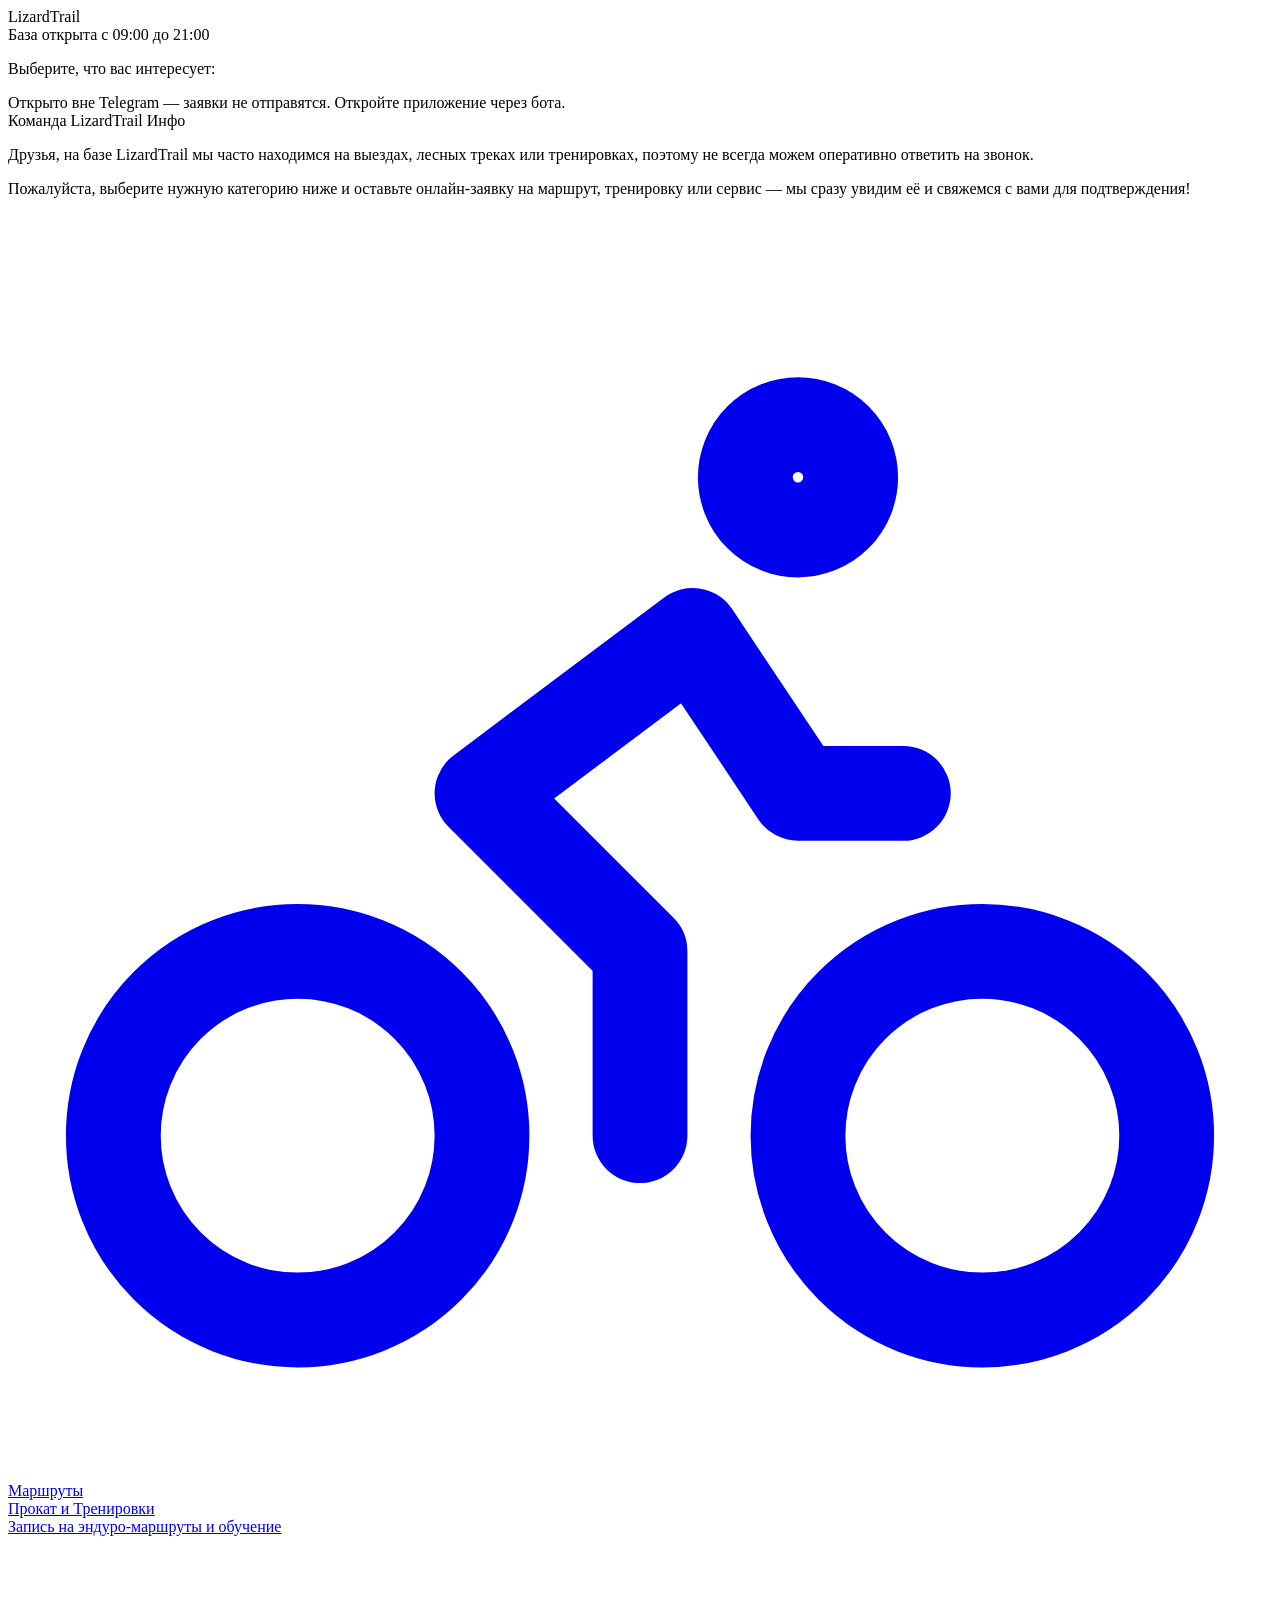
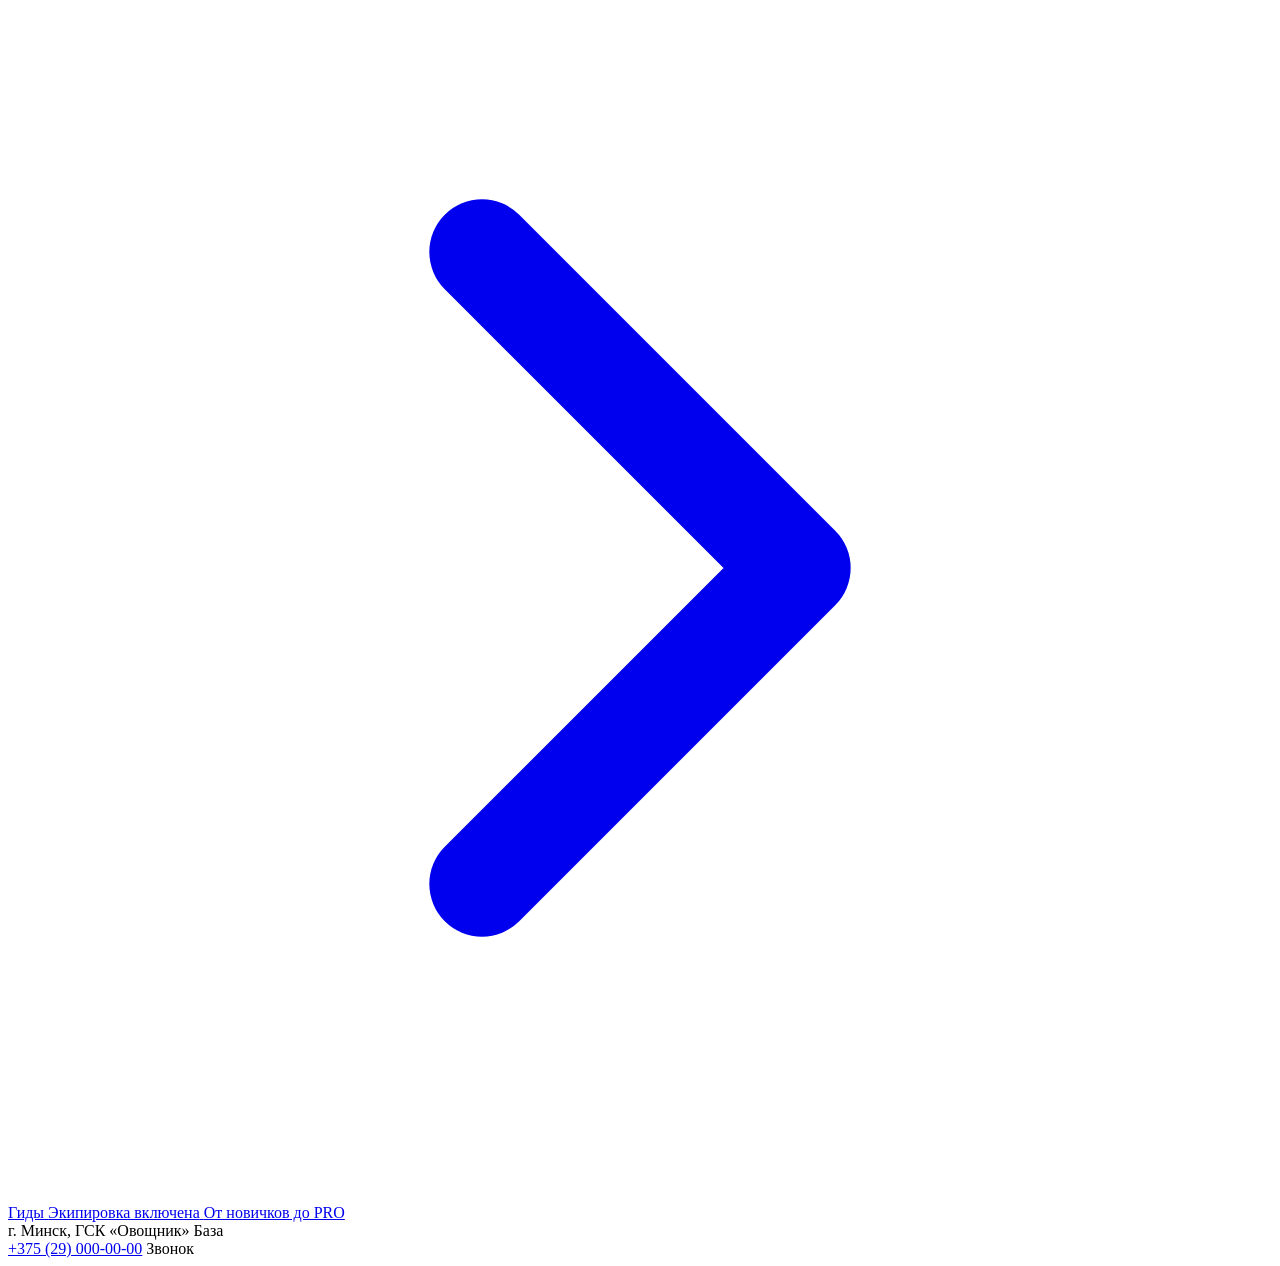
==== webapp/index.html @ f64af6e5 "Initial commit: LizardTrail frontend (GitHub Pages)" ====
<!DOCTYPE html>
<html lang="ru">
<head>
  <meta charset="UTF-8" />
  <meta name="viewport" content="width=device-width, initial-scale=1.0, maximum-scale=1.0, user-scalable=no, viewport-fit=cover" />
  <title>LizardTrail — Выбор услуги</title>

  <link rel="preconnect" href="https://fonts.googleapis.com" />
  <link rel="preconnect" href="https://fonts.gstatic.com" crossorigin />
  <link href="https://fonts.googleapis.com/css2?family=Barlow+Condensed:wght@600;700;800&family=Inter:wght@400;500;600;700&display=swap" rel="stylesheet" />
  <link rel="stylesheet" href="static/css/style.css" />
</head>
<body>
  <div class="screen">

    <!-- Header -->
    <header class="header">
      <div class="logo">LizardTrail</div>
      <div class="badge"><span class="dot"></span> База открыта с 09:00 до 21:00</div>
      <p class="subtitle">Выберите, что вас интересует:</p>
    </header>

    <!-- Баннер, если открыто вне Telegram -->
    <div class="notice" id="notice">
      Открыто вне Telegram — заявки не отправятся. Откройте приложение через бота.
    </div>

    <!-- Инфо от команды -->
    <section class="team-info">
      <div class="team-info__head">
        <span class="title">Команда LizardTrail</span>
        <span class="info-tag">Инфо</span>
      </div>
      <p>
        Друзья, на базе LizardTrail мы часто находимся на выездах, лесных треках или
        тренировках, поэтому не всегда можем оперативно ответить на звонок.
      </p>
      <p>
        Пожалуйста, выберите нужную категорию ниже и оставьте онлайн-заявку на маршрут,
        тренировку или сервис — мы сразу увидим её и свяжемся с вами для подтверждения!
      </p>
    </section>

    <!-- Карточки выбора -->
    <main class="cards">
      <a class="card" href="booking/training.html" id="card-training">
        <div class="card__top">
          <div class="card__body">
            <span class="card__icon" aria-hidden="true">
              <svg viewBox="0 0 24 24" fill="none" stroke="currentColor" stroke-width="1.8" stroke-linecap="round" stroke-linejoin="round">
                <circle cx="5.5" cy="17.5" r="3.5" />
                <circle cx="18.5" cy="17.5" r="3.5" />
                <path d="M15 6a1 1 0 1 0 0-2 1 1 0 0 0 0 2z" />
                <path d="M12 17.5V14l-3-3 4-3 2 3h2" />
              </svg>
            </span>
            <div>
              <div class="card__eyebrow">Маршруты</div>
              <div class="card__title">Прокат и Тренировки</div>
              <div class="card__text">Запись на эндуро-маршруты и обучение</div>
            </div>
          </div>
          <span class="card__arrow" aria-hidden="true">
            <svg viewBox="0 0 24 24" fill="none" stroke="currentColor" stroke-width="2" stroke-linecap="round" stroke-linejoin="round"><path d="M9 6l6 6-6 6" /></svg>
          </span>
        </div>
        <div class="card__tags">
          <span class="chip">Гиды</span>
          <span class="chip">Экипировка включена</span>
          <span class="chip">От новичков до PRO</span>
        </div>
      </a>
    </main>

    <!-- Footer -->
    <footer class="footer">
      <div class="contact-box">
        <div class="contact-row">
          <span class="value">г. Минск, ГСК «Овощник»</span>
          <span class="label">База</span>
        </div>
        <div class="contact-row">
          <a class="value" href="tel:+3752900000000">+375 (29) 000-00-00</a>
          <span class="label">Звонок</span>
        </div>
      </div>
    </footer>

  </div>

  <script src="https://telegram.org/js/telegram-web-app.js"></script>
  <script src="static/js/config.js"></script>
  <script src="static/js/telegram.js"></script>
  <script>
    LT.init();

    // Gateway: если менеджер — сразу в админку.
    if (LT.isInTelegram() && LT.initData()) {
      LT.checkRole().then((me) => {
        if (me && me.is_manager) location.replace('admin.html');
      });
    } else if (!LT.isInTelegram()) {
      document.getElementById('notice').classList.add('is-visible');
    }
  </script>
</body>
</html>
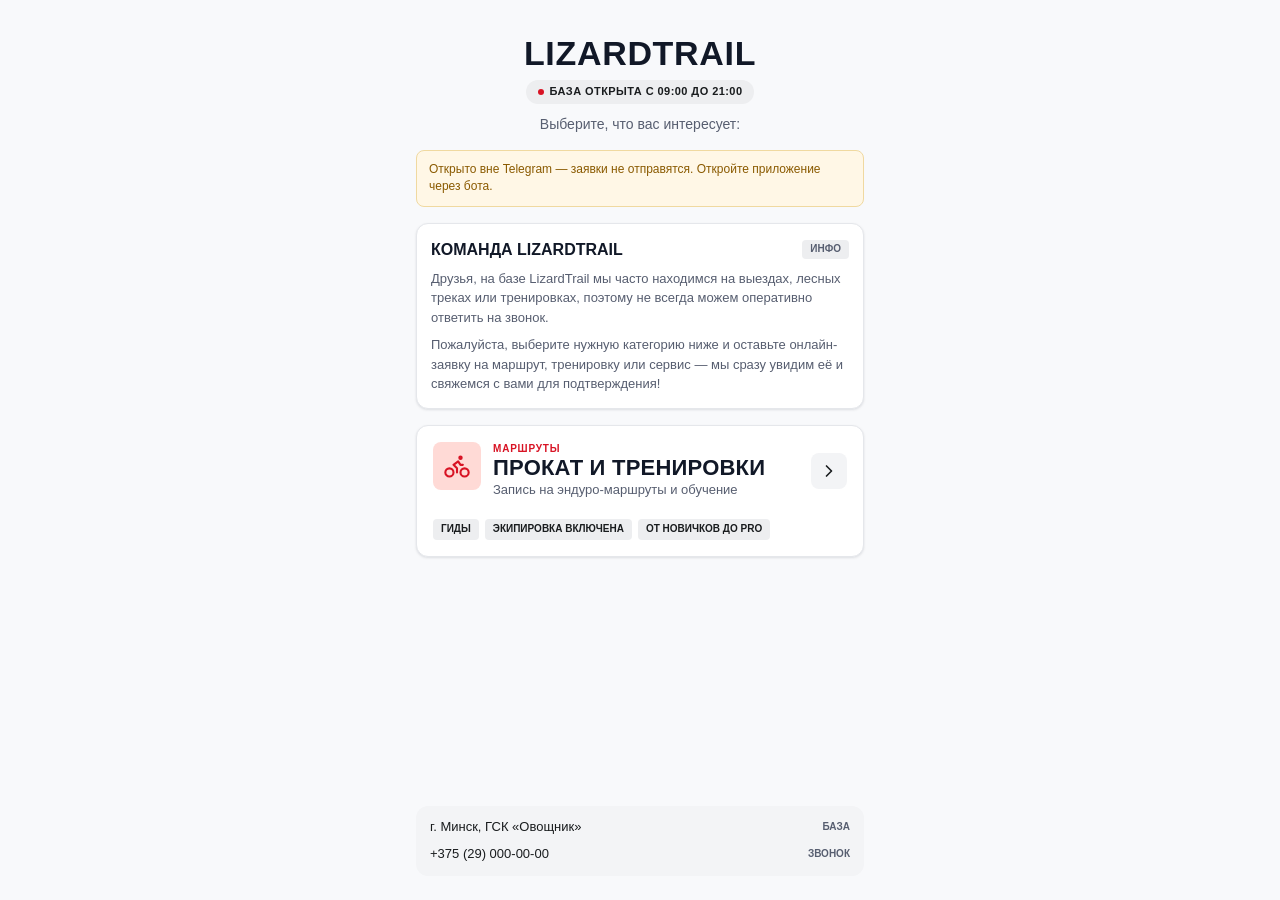
==== commit 1408156b: "Fix asset paths for GitHub Pages (css/js, not /static)" ====
--- a/webapp/index.html
+++ b/webapp/index.html
@@ -8,7 +8,7 @@
   <link rel="preconnect" href="https://fonts.googleapis.com" />
   <link rel="preconnect" href="https://fonts.gstatic.com" crossorigin />
   <link href="https://fonts.googleapis.com/css2?family=Barlow+Condensed:wght@600;700;800&family=Inter:wght@400;500;600;700&display=swap" rel="stylesheet" />
-  <link rel="stylesheet" href="static/css/style.css" />
+  <link rel="stylesheet" href="css/style.css" />
 </head>
 <body>
   <div class="screen">
@@ -89,8 +89,8 @@
   </div>
 
   <script src="https://telegram.org/js/telegram-web-app.js"></script>
-  <script src="static/js/config.js"></script>
-  <script src="static/js/telegram.js"></script>
+  <script src="js/config.js"></script>
+  <script src="js/telegram.js"></script>
   <script>
     LT.init();
 
--- a/webapp/css/style.css
+++ b/webapp/css/style.css
@@ -0,0 +1,434 @@
+/* ============================================================
+   LizardTrail — дизайн-система (токены из Stitch DESIGN.md)
+   ============================================================ */
+
+:root {
+  /* Цвета */
+  --red: #D81324;              /* primary-container / CTA */
+  --red-dark: #B90E1D;         /* hover/active */
+  --ink: #111827;              /* заголовки, иконки */
+  --on-surface: #191c1e;       /* основной текст */
+  --surface: #F8F9FB;          /* фон страницы */
+  --surface-low: #F3F4F6;      /* фон блоков/инпутов */
+  --white: #FFFFFF;            /* карточки */
+  --border: #E5E7EB;           /* hairline-границы */
+  --secondary: #575E70;        /* серый текст */
+
+  /* Типографика */
+  --font-head: 'Barlow Condensed', sans-serif;
+  --font-body: 'Inter', sans-serif;
+
+  /* Тени */
+  --shadow: 0 1px 3px rgba(17, 24, 39, 0.08), 0 1px 2px rgba(17, 24, 39, 0.04);
+}
+
+* { box-sizing: border-box; margin: 0; padding: 0; -webkit-tap-highlight-color: transparent; }
+
+html, body {
+  min-height: 100%;
+  background: var(--surface);
+  color: var(--on-surface);
+  font-family: var(--font-body);
+  font-size: 14px;
+  line-height: 1.45;
+}
+
+body { display: flex; justify-content: center; align-items: flex-start; }
+
+.screen {
+  width: 100%;
+  max-width: 480px;
+  min-height: 100vh;
+  min-height: 100dvh;
+  display: flex;
+  flex-direction: column;
+  gap: 16px;
+  padding: 16px;
+}
+
+a { color: inherit; text-decoration: none; }
+button { font-family: inherit; cursor: pointer; }
+
+/* ---------- Header (Экран 0) ---------- */
+.header { text-align: center; padding-top: 20px; }
+
+.logo {
+  font-family: var(--font-head);
+  font-size: 34px;
+  font-weight: 800;
+  letter-spacing: 0.02em;
+  text-transform: uppercase;
+  line-height: 1.05;
+  color: var(--ink);
+}
+
+.badge {
+  display: inline-flex;
+  align-items: center;
+  gap: 6px;
+  margin-top: 8px;
+  padding: 4px 12px;
+  background: #edeef0;
+  border-radius: 999px;
+  font-size: 11px;
+  font-weight: 700;
+  letter-spacing: 0.04em;
+  text-transform: uppercase;
+  color: var(--on-surface);
+}
+
+.badge .dot {
+  width: 6px; height: 6px;
+  border-radius: 50%;
+  background: var(--red);
+  animation: pulse 1.6s infinite;
+}
+
+@keyframes pulse { 50% { opacity: 0.35; } }
+
+.subtitle { margin-top: 10px; color: var(--secondary); font-size: 14px; }
+
+/* ---------- Status banner ---------- */
+.status-banner {
+  display: flex;
+  align-items: center;
+  justify-content: space-between;
+  gap: 8px;
+  background: var(--surface-low);
+  border-radius: 12px;
+  padding: 10px 14px;
+  box-shadow: var(--shadow);
+}
+
+.status-banner .left { display: flex; align-items: center; gap: 8px; min-width: 0; }
+.status-banner .live { display: flex; align-items: center; gap: 8px; }
+.status-banner .live-dot {
+  width: 8px; height: 8px; border-radius: 50%;
+  background: #16a34a;
+  box-shadow: 0 0 0 3px rgba(22, 163, 74, 0.2);
+}
+.status-banner .text { font-size: 13px; font-weight: 600; color: var(--on-surface); }
+.status-banner .tag {
+  font-size: 10px; font-weight: 700; text-transform: uppercase;
+  color: var(--secondary); background: #e1e2e4;
+  padding: 3px 8px; border-radius: 4px; white-space: nowrap;
+}
+
+/* ---------- Cards (Экран 0) ---------- */
+.cards { flex: 1; display: flex; flex-direction: column; gap: 14px; }
+
+.card {
+  display: flex;
+  flex-direction: column;
+  gap: 12px;
+  background: var(--white);
+  border: 1px solid var(--border);
+  border-radius: 12px;
+  padding: 16px;
+  box-shadow: var(--shadow);
+  transition: transform 0.08s ease, border-color 0.08s ease;
+}
+.card:active { transform: scale(0.98); border-color: var(--red); }
+
+.card__top { display: flex; align-items: flex-start; justify-content: space-between; gap: 12px; }
+.card__body { display: flex; align-items: flex-start; gap: 12px; min-width: 0; flex: 1; }
+
+.card__icon {
+  width: 48px; height: 48px;
+  flex-shrink: 0;
+  border-radius: 8px;
+  display: flex; align-items: center; justify-content: center;
+  color: var(--red);
+  background: #ffdad6;
+}
+.card__icon svg { width: 28px; height: 28px; }
+
+.card__eyebrow { font-size: 10px; font-weight: 900; text-transform: uppercase; letter-spacing: 0.08em; color: var(--red); }
+
+.card__title {
+  font-family: var(--font-head);
+  font-size: 22px;
+  font-weight: 700;
+  text-transform: uppercase;
+  letter-spacing: 0.01em;
+  color: var(--ink);
+  line-height: 1.1;
+}
+
+.card__text { font-size: 13px; color: var(--secondary); }
+
+.card__arrow {
+  width: 36px; height: 36px;
+  flex-shrink: 0;
+  align-self: center;
+  border-radius: 8px;
+  background: var(--surface-low);
+  display: flex; align-items: center; justify-content: center;
+  color: var(--on-surface);
+}
+.card__arrow svg { width: 20px; height: 20px; }
+
+.card__tags { display: flex; flex-wrap: wrap; gap: 6px; padding-top: 8px; }
+.chip {
+  font-size: 10px; font-weight: 700; text-transform: uppercase;
+  padding: 3px 8px; border-radius: 4px;
+  background: #edeef0; color: var(--on-surface);
+}
+
+/* ---------- Footer ---------- */
+.footer { display: flex; flex-direction: column; gap: 12px; padding-bottom: 8px; }
+
+.chat-btn {
+  width: 100%; height: 48px;
+  background: var(--red); color: #fff;
+  border: none; border-radius: 8px;
+  font-family: var(--font-head); font-size: 15px; font-weight: 700;
+  text-transform: uppercase; letter-spacing: 0.05em;
+  display: flex; align-items: center; justify-content: center; gap: 8px;
+  box-shadow: var(--shadow);
+}
+.chat-btn:active { background: var(--red-dark); }
+
+.contact-box {
+  background: var(--surface-low);
+  border-radius: 12px;
+  padding: 12px 14px;
+  display: flex; flex-direction: column; gap: 8px;
+  font-size: 13px;
+}
+.contact-row { display: flex; align-items: center; justify-content: space-between; gap: 8px; }
+.contact-row .label { font-size: 10px; font-weight: 700; text-transform: uppercase; color: var(--secondary); }
+.contact-row .value { font-weight: 500; color: var(--on-surface); }
+
+/* ---------- App bar (формы) ---------- */
+.appbar {
+  position: sticky; top: 0; z-index: 10;
+  background: rgba(248, 249, 251, 0.9);
+  backdrop-filter: blur(10px);
+  border-bottom: 1px solid var(--border);
+  display: flex; align-items: center; gap: 10px;
+  height: 56px;
+  padding: 0 12px;
+  margin: -16px -16px 0;
+}
+.appbar .icon-btn {
+  width: 40px; height: 40px;
+  border: none; background: transparent;
+  display: flex; align-items: center; justify-content: center;
+  color: var(--on-surface);
+  border-radius: 8px;
+  font-size: 22px;
+}
+.appbar .icon-btn:active { color: var(--red); }
+.appbar__title {
+  font-family: var(--font-head); font-size: 18px; font-weight: 700;
+  text-transform: uppercase; letter-spacing: 0.02em;
+}
+
+/* ---------- Intro (формы) ---------- */
+.intro {
+  display: flex; align-items: center; justify-content: space-between; gap: 10px;
+}
+.intro__title { display: flex; align-items: center; gap: 8px; }
+.intro__title .step {
+  font-size: 10px; font-weight: 700; text-transform: uppercase;
+  background: #edeef0; color: var(--secondary); padding: 2px 6px; border-radius: 4px;
+}
+.intro h1 {
+  font-family: var(--font-head); font-size: 22px; font-weight: 700;
+  text-transform: uppercase; letter-spacing: 0.01em; color: var(--ink);
+}
+.intro p { font-size: 12px; color: var(--secondary); }
+
+/* ---------- Формы ---------- */
+.form { display: flex; flex-direction: column; gap: 14px; padding-bottom: 24px; }
+
+.block { display: flex; flex-direction: column; gap: 12px; }
+
+.block__label {
+  display: flex; align-items: center; justify-content: space-between;
+  font-family: var(--font-head); font-size: 18px; font-weight: 600;
+  text-transform: uppercase; letter-spacing: 0.02em; color: var(--ink);
+}
+.block__label .hint { font-size: 10px; font-weight: 700; text-transform: uppercase; color: var(--secondary); }
+
+/* Counter */
+.counter {
+  display: flex; align-items: center; justify-content: space-between;
+  background: var(--surface-low); border-radius: 8px; padding: 8px;
+}
+.counter__btn {
+  width: 44px; height: 44px;
+  border: none; border-radius: 6px;
+  background: var(--white); color: var(--on-surface);
+  font-size: 24px; line-height: 1;
+  display: flex; align-items: center; justify-content: center;
+  box-shadow: var(--shadow);
+}
+.counter__btn:active { color: var(--red); transform: scale(0.95); }
+.counter__value { display: flex; flex-direction: column; align-items: center; }
+.counter__num { font-family: var(--font-head); font-size: 28px; font-weight: 700; line-height: 1; }
+.counter__label { font-size: 10px; font-weight: 700; text-transform: uppercase; color: var(--secondary); }
+
+/* Radio cards (уровень) */
+.radio-card {
+  display: flex; align-items: flex-start; gap: 12px;
+  padding: 12px;
+  border-radius: 12px;
+  background: var(--surface-low);
+  cursor: pointer;
+  transition: background 0.1s ease, box-shadow 0.1s ease;
+}
+.radio-card input { display: none; }
+.radio-card__indicator {
+  width: 20px; height: 20px; flex-shrink: 0;
+  margin-top: 1px;
+  border-radius: 50%;
+  background: #e1e2e4;
+  display: flex; align-items: center; justify-content: center;
+  color: #fff;
+}
+.radio-card__indicator svg { width: 14px; height: 14px; opacity: 0; }
+.radio-card__title { font-family: var(--font-head); font-size: 17px; font-weight: 600; text-transform: uppercase; }
+.radio-card__desc { font-size: 12px; color: var(--secondary); margin-top: 2px; }
+.radio-card.is-active {
+  background: rgba(216, 19, 36, 0.06);
+  box-shadow: var(--shadow);
+}
+.radio-card.is-active .radio-card__title { color: var(--red); }
+.radio-card.is-active .radio-card__indicator { background: var(--red); }
+.radio-card.is-active .radio-card__indicator svg { opacity: 1; }
+
+/* Segmented (аренда) */
+.segmented {
+  display: grid; grid-template-columns: 1fr 1fr; gap: 8px;
+  background: var(--surface-low); padding: 4px; border-radius: 8px;
+}
+.seg {
+  border: none; border-radius: 6px;
+  padding: 10px;
+  background: transparent; color: var(--secondary);
+  font-family: var(--font-head); font-size: 14px; font-weight: 700;
+  text-transform: uppercase; letter-spacing: 0.04em;
+  display: flex; align-items: center; justify-content: center; gap: 6px;
+}
+.seg.is-active { background: var(--red); color: #fff; box-shadow: var(--shadow); }
+
+/* Inputs */
+.field { display: flex; flex-direction: column; gap: 6px; }
+.field__label { font-size: 12px; font-weight: 600; color: var(--secondary); }
+.field input, .field textarea {
+  width: 100%;
+  background: var(--surface-low);
+  border: 1.5px solid transparent;
+  border-radius: 8px;
+  padding: 12px 14px;
+  font-family: var(--font-body); font-size: 15px;
+  color: var(--on-surface);
+  outline: none;
+  transition: border-color 0.1s ease, background 0.1s ease;
+}
+.field input { height: 46px; }
+.field input:focus, .field textarea:focus {
+  border-color: var(--red);
+  background: var(--white);
+}
+.field input::placeholder, .field textarea::placeholder { color: #9ca3af; }
+.field textarea { resize: none; min-height: 84px; }
+
+/* Quick chips (теги) */
+.quick { display: flex; flex-wrap: wrap; gap: 6px; }
+.quick .chip { cursor: pointer; border: none; }
+.quick .chip:active { background: var(--red); color: #fff; }
+
+/* Primary CTA */
+.primary-btn {
+  width: 100%; height: 52px;
+  border: none; border-radius: 8px;
+  background: var(--red); color: #fff;
+  font-family: var(--font-head); font-size: 17px; font-weight: 700;
+  text-transform: uppercase; letter-spacing: 0.05em;
+  display: flex; align-items: center; justify-content: center; gap: 8px;
+  box-shadow: var(--shadow);
+  transition: background 0.1s ease, transform 0.08s ease;
+}
+.primary-btn:active { background: var(--red-dark); transform: scale(0.98); }
+.primary-btn:disabled { opacity: 0.6; cursor: default; }
+
+.note { font-size: 12px; color: var(--secondary); text-align: center; padding: 0 8px; }
+
+/* Toast / ошибка */
+.toast {
+  display: none;
+  border-radius: 8px;
+  padding: 12px 14px;
+  font-size: 13px;
+  background: #ffdad6; color: #93000a;
+}
+.toast.is-visible { display: block; }
+
+/* Success overlay */
+.overlay {
+  position: fixed; inset: 0; z-index: 50;
+  background: rgba(46, 49, 50, 0.6);
+  backdrop-filter: blur(3px);
+  display: none; align-items: center; justify-content: center;
+  padding: 16px;
+}
+.overlay.is-visible { display: flex; }
+.modal {
+  width: 100%; max-width: 360px;
+  background: var(--white);
+  border-radius: 12px;
+  padding: 20px;
+  display: flex; flex-direction: column; align-items: center; text-align: center; gap: 12px;
+  box-shadow: 0 8px 30px rgba(0,0,0,0.2);
+}
+.modal__icon {
+  width: 56px; height: 56px; border-radius: 50%;
+  background: var(--red); color: #fff;
+  display: flex; align-items: center; justify-content: center;
+}
+.modal__icon svg { width: 30px; height: 30px; }
+.modal__title { font-family: var(--font-head); font-size: 22px; font-weight: 700; text-transform: uppercase; }
+.modal__text { font-size: 14px; color: var(--secondary); }
+
+/* Баннер "вне Telegram" */
+.notice {
+  display: none;
+  background: #fff7e6; color: #8a5a00;
+  border: 1px solid #f0d9a0;
+  border-radius: 8px; padding: 10px 12px; font-size: 12px;
+}
+.notice.is-visible { display: block; }
+
+/* Команда LizardTrail (инфо-блок на Экран 0) */
+.team-info {
+  background: var(--white); border: 1px solid var(--border); border-radius: 12px;
+  padding: 14px; box-shadow: var(--shadow);
+  display: flex; flex-direction: column; gap: 8px;
+}
+.team-info__head { display: flex; align-items: center; gap: 8px; }
+.team-info__head .title { font-family: var(--font-head); font-size: 16px; font-weight: 700; text-transform: uppercase; color: var(--ink); flex: 1; }
+.team-info__head .info-tag { font-size: 10px; font-weight: 700; text-transform: uppercase; background: #edeef0; color: var(--secondary); padding: 2px 8px; border-radius: 4px; }
+.team-info p { font-size: 13px; color: var(--secondary); line-height: 1.5; }
+
+/* Тёмный баннер (сервис) */
+.dark-banner {
+  background: #2e3132; color: #f0f1f3; border-radius: 12px;
+  padding: 14px; display: flex; align-items: center; justify-content: space-between; gap: 10px;
+}
+.dark-banner .title { font-family: var(--font-head); font-size: 16px; font-weight: 700; text-transform: uppercase; }
+.dark-banner .sub { font-size: 11px; color: #d9dadc; }
+
+/* Строка-подсказка с бейджем */
+.inline-note {
+  display: flex; align-items: center; gap: 8px;
+  background: var(--surface-low); border-radius: 8px; padding: 8px 12px;
+  font-size: 12px; color: var(--secondary);
+}
+.inline-note .badge {
+  font-size: 10px; font-weight: 700; text-transform: uppercase;
+  background: #ffdad6; color: #410003; padding: 2px 8px; border-radius: 4px; white-space: nowrap;
+}
+.required-mark { color: var(--red); }
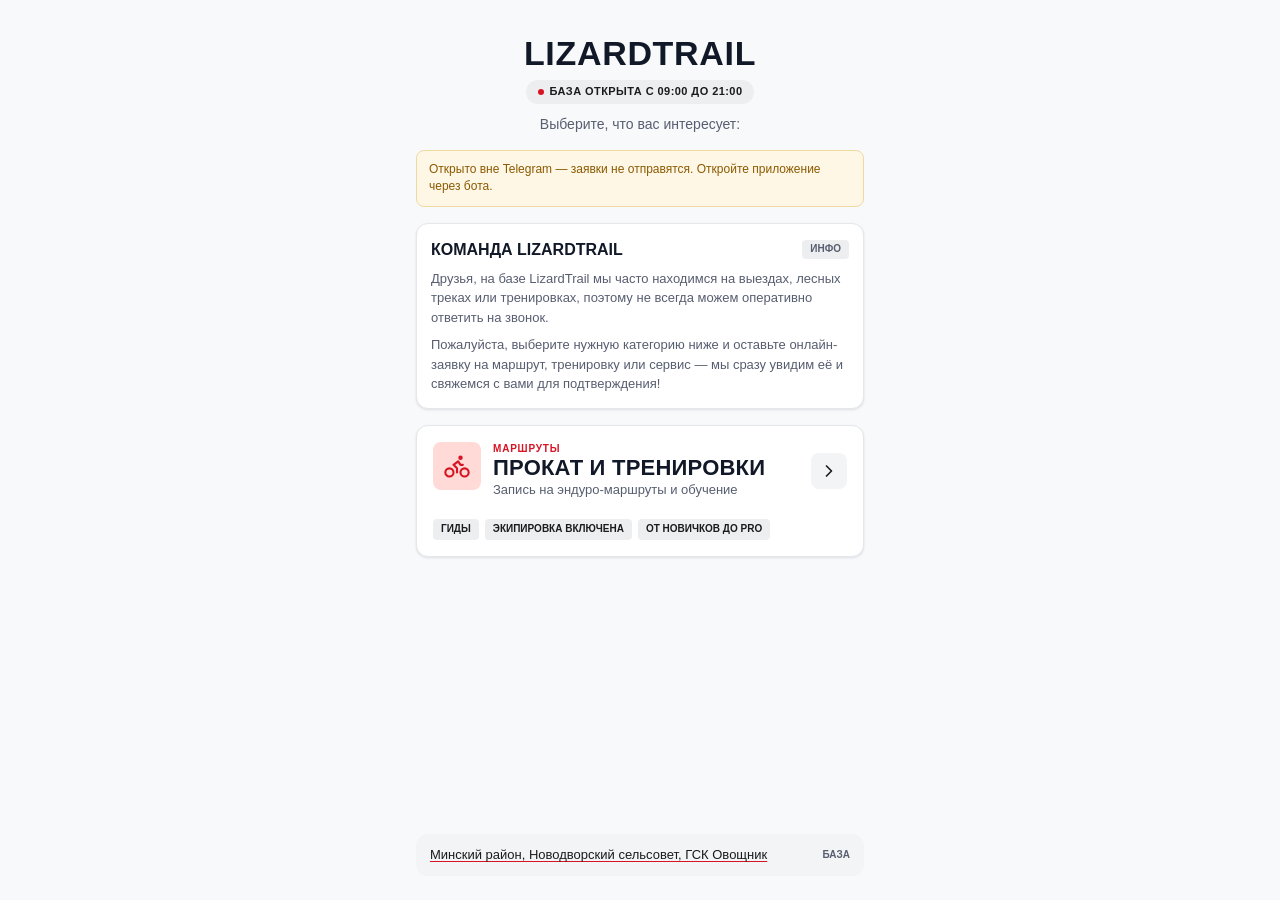
==== commit 6a31cd6b: "Главная: убрать телефон, адрес → ссылка на Яндекс.Карты" ====
--- a/webapp/index.html
+++ b/webapp/index.html
@@ -76,12 +76,8 @@
     <footer class="footer">
       <div class="contact-box">
         <div class="contact-row">
-          <span class="value">г. Минск, ГСК «Овощник»</span>
+          <a class="value value--addr" id="addr-link" href="https://yandex.by/maps/-/CXqGaTpQ">Минский район, Новодворский сельсовет, ГСК Овощник</a>
           <span class="label">База</span>
-        </div>
-        <div class="contact-row">
-          <a class="value" href="tel:+3752900000000">+375 (29) 000-00-00</a>
-          <span class="label">Звонок</span>
         </div>
       </div>
     </footer>
@@ -102,6 +98,15 @@
     } else if (!LT.isInTelegram()) {
       document.getElementById('notice').classList.add('is-visible');
     }
+
+    // Адрес базы — открываем во внешнем браузере (Yandex Maps).
+    const addrLink = document.getElementById('addr-link');
+    if (addrLink) {
+      addrLink.addEventListener('click', (e) => {
+        e.preventDefault();
+        LT.openExternal(addrLink.href);
+      });
+    }
   </script>
 </body>
 </html>
--- a/webapp/css/style.css
+++ b/webapp/css/style.css
@@ -197,8 +197,9 @@
   font-size: 13px;
 }
 .contact-row { display: flex; align-items: center; justify-content: space-between; gap: 8px; }
-.contact-row .label { font-size: 10px; font-weight: 700; text-transform: uppercase; color: var(--secondary); }
+.contact-row .label { font-size: 10px; font-weight: 700; text-transform: uppercase; color: var(--secondary); flex-shrink: 0; }
 .contact-row .value { font-weight: 500; color: var(--on-surface); }
+.contact-row .value--addr { flex: 1; min-width: 0; line-height: 1.35; text-decoration: underline; text-decoration-color: var(--red); text-underline-offset: 2px; }
 
 /* ---------- App bar (формы) ---------- */
 .appbar {
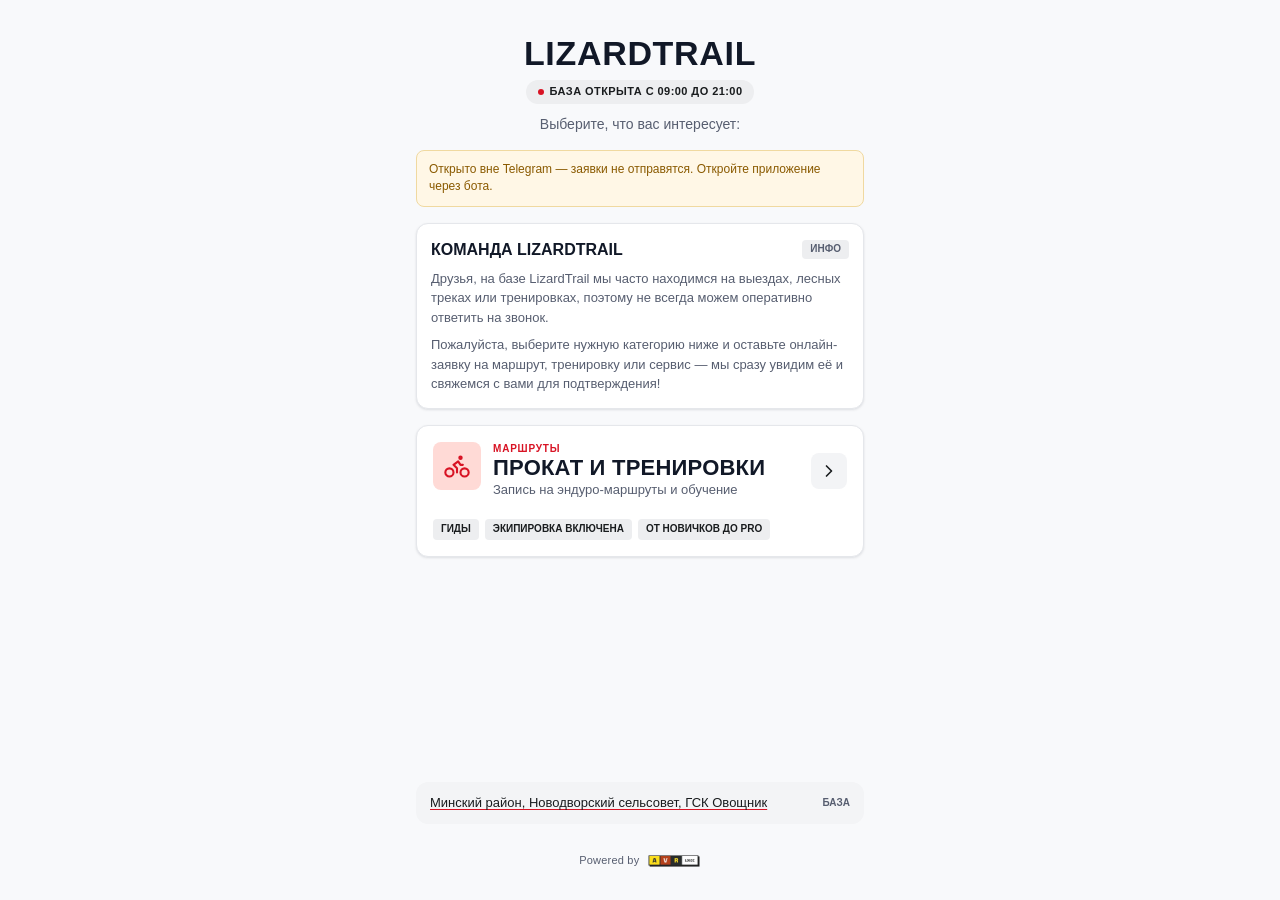
==== commit 30b50ba4: "Powered by AVR Logic: в заставке и на гостевых страницах" ====
--- a/webapp/index.html
+++ b/webapp/index.html
@@ -11,6 +11,16 @@
   <link rel="stylesheet" href="css/style.css" />
 </head>
 <body>
+
+  <!-- Заставка при загрузке Mini App -->
+  <div class="lt-loader" id="lt-loader">
+    <img class="lt-loader__logo" src="img/logo.webp" alt="LizardTrail" />
+    <img class="lt-loader__wheel" src="img/wheel.svg" alt="" />
+    <div class="lt-loader__powered">
+      <span>Powered by</span>
+      <img src="img/avr-logic.webp" alt="AVR Logic" />
+    </div>
+  </div>
   <div class="screen">
 
     <!-- Header -->
@@ -80,6 +90,10 @@
           <span class="label">База</span>
         </div>
       </div>
+      <div class="powered">
+        <span>Powered by</span>
+        <img src="img/avr-logic.webp" alt="AVR Logic" />
+      </div>
     </footer>
 
   </div>
@@ -94,9 +108,11 @@
     if (LT.isInTelegram() && LT.initData()) {
       LT.checkRole().then((me) => {
         if (me && me.is_manager) location.replace('admin.html');
+        else LT.hideLoader();
       });
-    } else if (!LT.isInTelegram()) {
-      document.getElementById('notice').classList.add('is-visible');
+    } else {
+      if (!LT.isInTelegram()) document.getElementById('notice').classList.add('is-visible');
+      LT.hideLoader();
     }
 
     // Адрес базы — открываем во внешнем браузере (Yandex Maps).
--- a/webapp/css/style.css
+++ b/webapp/css/style.css
@@ -433,3 +433,33 @@
   background: #ffdad6; color: #410003; padding: 2px 8px; border-radius: 4px; white-space: nowrap;
 }
 .required-mark { color: var(--red); }
+
+/* ---------- Loader (заставка при загрузке Mini App) ---------- */
+.lt-loader {
+  position: fixed; inset: 0; z-index: 999;
+  display: flex; flex-direction: column; align-items: center; justify-content: center;
+  gap: 26px;
+  background: var(--surface);
+  transition: opacity 0.35s ease, visibility 0.35s ease;
+}
+.lt-loader.is-hiding { opacity: 0; visibility: hidden; }
+.lt-loader__logo { width: 234px; max-width: 60vw; height: auto; display: block; }
+.lt-loader__wheel { width: 54px; height: 54px; display: block; animation: lt-wheel-spin 0.85s linear infinite; }
+@keyframes lt-wheel-spin { from { transform: rotate(0deg); } to { transform: rotate(360deg); } }
+@media (prefers-reduced-motion: reduce) { .lt-loader__wheel { animation-duration: 2.6s; } }
+
+/* ---------- Powered by (подпись разработчика) ---------- */
+.powered {
+  display: flex; align-items: center; justify-content: center; gap: 8px;
+  padding: 16px 0 6px;
+  font-size: 11px; color: var(--secondary); letter-spacing: 0.02em;
+}
+.powered img { height: 18px; width: auto; display: block; opacity: 0.9; }
+
+/* Подпись в заставке — прижата к низу экрана */
+.lt-loader__powered {
+  position: absolute; left: 0; right: 0; bottom: 26px;
+  display: flex; align-items: center; justify-content: center; gap: 8px;
+  font-size: 11px; color: var(--secondary); letter-spacing: 0.02em;
+}
+.lt-loader__powered img { height: 20px; width: auto; display: block; }
